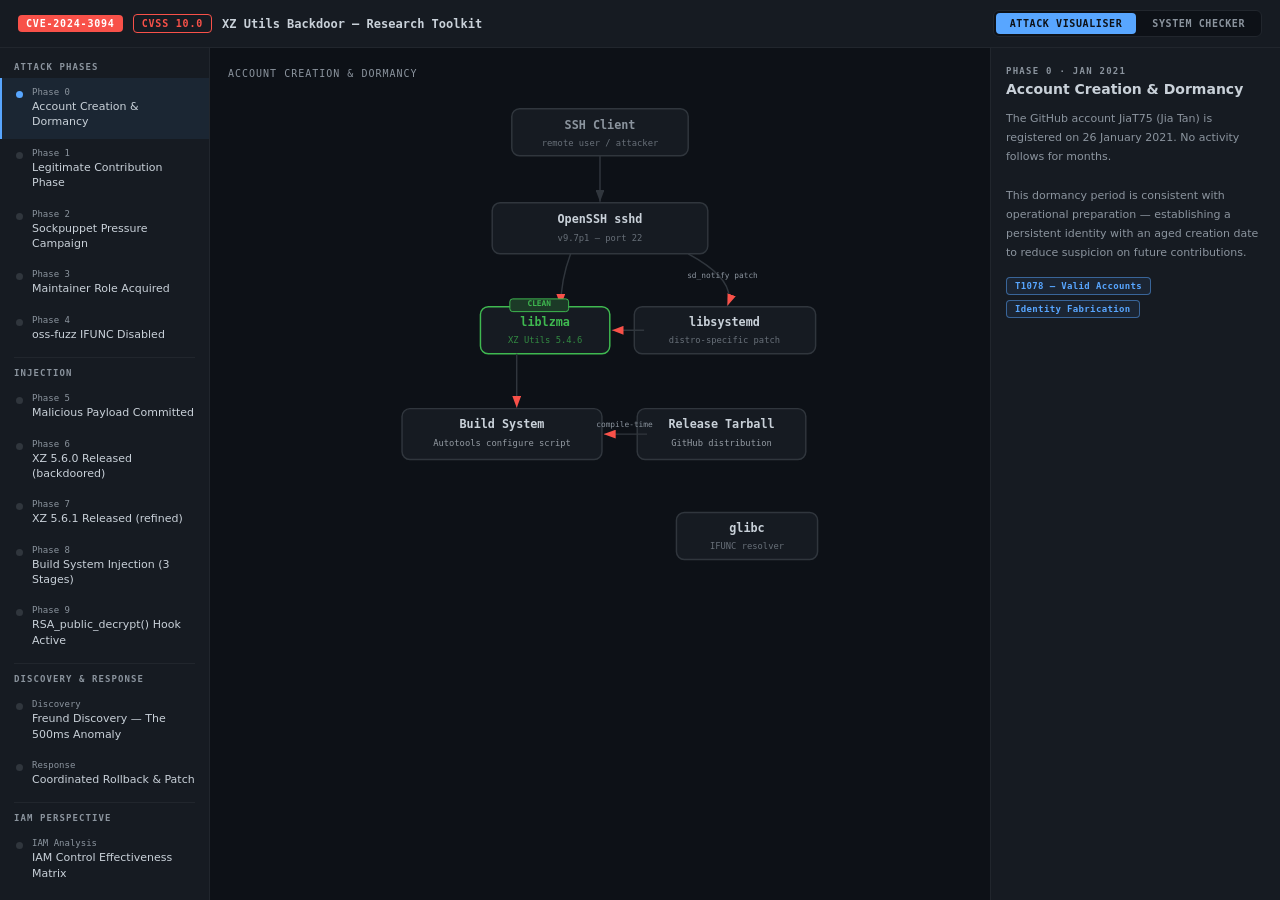
==== index.html @ 2d49c135 "Add files via upload" ====
<!DOCTYPE html>
<!--
  CVE-2024-3094 Research Toolkit
  XZ Utils Backdoor — Attack Surface Visualiser & System Checker

  Copyright (c) 2026 Nikolaos Natsopoulos
  Licensed under the MIT License

  Built as part of independent security research.
  Accompanies the report: "CVE-2024-3094: Supply Chain Compromise via
  Social Engineering and Build System Manipulation in XZ Utils"
-->
<html lang="en">
<head>
  <meta charset="UTF-8">
  <meta name="viewport" content="width=device-width, initial-scale=1.0">
  <title>CVE-2024-3094 — XZ Utils Research Toolkit</title>
  <link rel="stylesheet" href="style.css">
</head>
<body>

  <!-- Header -->
  <div class="hdr">
    <span class="badge badge-red">CVE-2024-3094</span>
    <span class="badge badge-outline">CVSS 10.0</span>
    <span class="hdr-title">XZ Utils Backdoor — Research Toolkit</span>
    <span id="live-badge" style="display:none" class="badge badge-live">LIVE SYSTEM VIEW</span>
    <div class="tab-wrap">
      <button class="tab-btn active" data-tab="visualiser" onclick="setTab('visualiser')">ATTACK VISUALISER</button>
      <button class="tab-btn inactive" data-tab="checker" onclick="setTab('checker')">SYSTEM CHECKER</button>
    </div>
  </div>

  <!-- App body — swapped by JS -->
  <div id="app-body" style="display:flex;flex:1;overflow:hidden">
    <div class="app" id="visualiser-body">
      <div class="left-panel" id="left-panel"></div>
      <div class="canvas"     id="canvas"></div>
      <div class="info-panel" id="info-panel"></div>
    </div>
  </div>

  <script src="app.js"></script>
</body>
</html>
---- style.css ----
/*
  CVE-2024-3094 Research Toolkit — Styles
  Copyright (c) 2026 Nikolaos Natsopoulos
  MIT License
*/

*, *::before, *::after { box-sizing: border-box; margin: 0; padding: 0; }

:root {
  --bg:      #0D1117;
  --surface: #161B22;
  --border:  #21262D;
  --border2: #30363D;
  --text:    #C9D1D9;
  --muted:   #8B949E;
  --blue:    #58A6FF;
  --red:     #F85149;
  --green:   #3FB950;
  --yellow:  #E3B341;
}

body {
  background: var(--bg);
  color: var(--text);
  font-family: Inter, system-ui, sans-serif;
  height: 100vh;
  display: flex;
  flex-direction: column;
  overflow: hidden;
}

/* ── Scrollbar ── */
::-webkit-scrollbar { width: 6px; }
::-webkit-scrollbar-track { background: transparent; }
::-webkit-scrollbar-thumb { background: var(--border2); border-radius: 3px; }

/* ── Header ── */
.hdr {
  background: var(--surface);
  border-bottom: 1px solid var(--border);
  padding: 10px 18px;
  display: flex;
  align-items: center;
  gap: 10px;
  flex-shrink: 0;
  flex-wrap: wrap;
}
.hdr-title {
  font-family: monospace;
  font-size: 12px;
  font-weight: 600;
  color: var(--text);
  flex: 1;
}
.badge {
  font-family: monospace;
  font-size: 10px;
  font-weight: 600;
  padding: 3px 8px;
  border-radius: 4px;
  letter-spacing: .08em;
}
.badge-red    { background: var(--red); color: #fff; }
.badge-outline { background: transparent; border: 1px solid var(--red); color: var(--red); }
.badge-live   { background: rgba(88,166,255,.15); border: 1px solid rgba(88,166,255,.3); color: var(--blue); }

/* ── Tab switcher ── */
.tab-wrap {
  display: flex;
  gap: 2px;
  background: var(--bg);
  border-radius: 6px;
  padding: 2px;
  border: 1px solid var(--border);
}
.tab-btn {
  font-family: monospace;
  font-size: 10px;
  font-weight: 600;
  padding: 5px 14px;
  border-radius: 4px;
  border: none;
  cursor: pointer;
  letter-spacing: .06em;
  transition: all .12s;
}
.tab-btn.active  { background: var(--blue); color: #0D1117; }
.tab-btn.inactive { background: transparent; color: var(--muted); }

/* ── App body ── */
.app {
  display: grid;
  grid-template-columns: 210px 1fr 290px;
  flex: 1;
  overflow: hidden;
}

/* ── Left panel ── */
.left-panel {
  background: var(--surface);
  border-right: 1px solid var(--border);
  overflow-y: auto;
  padding-top: 14px;
}
.group-label {
  font-family: monospace;
  font-size: 9px;
  font-weight: 600;
  letter-spacing: .12em;
  color: var(--muted);
  text-transform: uppercase;
  padding: 0 14px 6px;
}
.group-label.mt { margin-top: 10px; }
.panel-divider { height: 1px; background: var(--border); margin: 6px 14px; }

.phase-item {
  display: flex;
  align-items: flex-start;
  gap: 9px;
  padding: 9px 14px;
  cursor: pointer;
  border-left: 2px solid transparent;
  transition: all .12s;
}
.phase-item:hover { background: rgba(255,255,255,.03); }
.phase-item.active-blue   { border-left-color: var(--blue);   background: rgba(88,166,255,.08); }
.phase-item.active-red    { border-left-color: var(--red);    background: rgba(248,81,73,.08); }
.phase-item.active-yellow { border-left-color: var(--yellow); background: rgba(227,179,65,.08); }
.phase-item.active-green  { border-left-color: var(--green);  background: rgba(63,185,80,.08); }

.phase-dot {
  width: 7px;
  height: 7px;
  border-radius: 50%;
  margin-top: 4px;
  flex-shrink: 0;
  background: var(--border2);
  transition: background .12s;
}
.phase-item.active-blue   .phase-dot { background: var(--blue); }
.phase-item.active-red    .phase-dot { background: var(--red); }
.phase-item.active-yellow .phase-dot { background: var(--yellow); }
.phase-item.active-green  .phase-dot { background: var(--green); }

.phase-date  { font-family: monospace; font-size: 9px; color: var(--muted); margin-bottom: 2px; }
.phase-title { font-size: 11px; font-weight: 500; color: var(--text); line-height: 1.4; }

/* ── Live system box ── */
.live-box {
  margin: 0 14px 12px;
  background: rgba(88,166,255,.08);
  border: 1px solid rgba(88,166,255,.3);
  border-radius: 6px;
  padding: 10px 12px;
}
.live-label {
  font-family: monospace;
  font-size: 9px;
  font-weight: 600;
  letter-spacing: .1em;
  text-transform: uppercase;
  color: var(--blue);
  margin-bottom: 5px;
}
.live-desc { font-size: 10px; color: var(--muted); line-height: 1.5; margin-bottom: 8px; }
.clear-btn {
  font-family: monospace;
  font-size: 9px;
  font-weight: 600;
  color: var(--muted);
  background: transparent;
  border: 1px solid var(--border2);
  border-radius: 4px;
  padding: 3px 8px;
  cursor: pointer;
  width: 100%;
}

/* ── Centre canvas ── */
.canvas {
  overflow-y: auto;
  padding: 20px 18px;
  display: flex;
  flex-direction: column;
  align-items: center;
  gap: 18px;
}
.canvas-title {
  font-family: monospace;
  font-size: 10px;
  color: var(--muted);
  letter-spacing: .1em;
  text-transform: uppercase;
  align-self: flex-start;
}
.chain-wrap { width: 100%; max-width: 490px; }
.chain-wrap svg { width: 100%; height: auto; overflow: visible; }

/* ── Vuln matrix ── */
.matrix-title {
  font-family: monospace;
  font-size: 10px;
  color: var(--muted);
  letter-spacing: .1em;
  text-transform: uppercase;
  margin-bottom: 10px;
}
.matrix-grid { display: grid; grid-template-columns: 1fr 1fr; gap: 8px; width: 100%; }
.matrix-cell {
  border-radius: 6px;
  padding: 10px 12px;
}
.matrix-cell.vuln  { background: rgba(248,81,73,.05);  border: 1px solid rgba(248,81,73,.4); }
.matrix-cell.safe  { background: rgba(63,185,80,.05);  border: 1px solid rgba(63,185,80,.4); }
.matrix-name  { font-family: monospace; font-size: 11px; font-weight: 600; margin-bottom: 3px; }
.matrix-name.vuln { color: var(--red); }
.matrix-name.safe { color: var(--green); }
.matrix-reason { font-size: 10px; color: var(--muted); margin-bottom: 4px; }
.matrix-status { font-family: monospace; font-size: 10px; font-weight: 700; }
.matrix-status.vuln { color: var(--red); }
.matrix-status.safe { color: var(--green); }

/* ── Right info panel ── */
.info-panel {
  background: var(--surface);
  border-left: 1px solid var(--border);
  overflow-y: auto;
  padding: 18px 15px;
  display: flex;
  flex-direction: column;
  gap: 14px;
}
.eyebrow {
  font-family: monospace;
  font-size: 9px;
  font-weight: 600;
  letter-spacing: .14em;
  text-transform: uppercase;
  color: var(--muted);
  margin-bottom: 4px;
}
.eyebrow.blue { color: var(--blue); }
.info-title  { font-size: 14px; font-weight: 600; color: var(--text); line-height: 1.4; margin-bottom: 9px; }
.info-body   { font-size: 11px; line-height: 1.75; color: var(--muted); }
.info-divider { height: 1px; background: var(--border); }
.iam-note-label {
  font-family: monospace;
  font-size: 9px;
  font-weight: 600;
  letter-spacing: .14em;
  text-transform: uppercase;
  color: var(--muted);
  margin-bottom: 5px;
}

/* ── Code block ── */
.code-block {
  background: var(--bg);
  border: 1px solid var(--border);
  border-radius: 6px;
  padding: 12px;
  font-family: monospace;
  font-size: 10px;
  line-height: 1.8;
  overflow-x: auto;
  white-space: pre;
}
.code-block .c-c { color: var(--muted); }
.code-block .c-r { color: var(--red); }
.code-block .c-g { color: var(--green); }
.code-block .c-y { color: var(--yellow); }
.code-block .c-n { color: transparent; }

/* ── Tags ── */
.tag-row { display: flex; flex-wrap: wrap; gap: 5px; }
.tag {
  font-family: monospace;
  font-size: 9px;
  font-weight: 600;
  padding: 3px 8px;
  border-radius: 4px;
  letter-spacing: .04em;
}
.tag-red    { border: 1px solid rgba(248,81,73,.5);  color: var(--red);    background: rgba(248,81,73,.08); }
.tag-green  { border: 1px solid rgba(63,185,80,.5);  color: var(--green);  background: rgba(63,185,80,.08); }
.tag-yellow { border: 1px solid rgba(227,179,65,.5); color: var(--yellow); background: rgba(227,179,65,.08); }
.tag-blue   { border: 1px solid rgba(88,166,255,.5); color: var(--blue);   background: rgba(88,166,255,.08); }

/* ── IAM table ── */
.iam-table { width: 100%; border-collapse: collapse; font-size: 11px; }
.iam-table th {
  text-align: left;
  font-family: monospace;
  font-size: 9px;
  font-weight: 600;
  letter-spacing: .1em;
  text-transform: uppercase;
  color: var(--muted);
  padding-bottom: 8px;
  border-bottom: 1px solid var(--border);
}
.iam-table td {
  padding: 7px 8px 7px 0;
  border-bottom: 1px solid var(--border);
  vertical-align: top;
  color: var(--text);
  font-weight: 500;
  line-height: 1.4;
}
.iam-table td.note { color: var(--muted); font-size: 10px; font-weight: 400; }
.iam-table td.eff  { padding: 7px 0; font-family: monospace; font-size: 9px; font-weight: 700; }
.eff-none    { color: var(--red); }
.eff-partial { color: var(--yellow); }
.eff-high    { color: var(--green); }

/* ── Profile rows ── */
.profile-row {
  display: flex;
  justify-content: space-between;
  align-items: center;
  padding: 7px 0;
  border-bottom: 1px solid var(--border);
}
.profile-label { font-size: 11px; color: var(--muted); }
.profile-val   { font-family: monospace; font-size: 11px; font-weight: 700; }
.profile-val.bad  { color: var(--red); }
.profile-val.good { color: var(--green); }

/* ── System checker ── */
.checker-grid {
  display: grid;
  grid-template-columns: 1fr 1fr;
  flex: 1;
  overflow: hidden;
}
.checker-left {
  overflow-y: auto;
  padding: 22px 20px;
  display: flex;
  flex-direction: column;
  gap: 16px;
  border-right: 1px solid var(--border);
}
.checker-right {
  overflow-y: auto;
  padding: 22px 20px;
  display: flex;
  flex-direction: column;
  gap: 14px;
}
.checker-title { font-size: 14px; font-weight: 600; color: var(--text); margin-bottom: 4px; }
.checker-desc  { font-size: 11px; color: var(--muted); line-height: 1.7; }

.cmd-box {
  background: var(--bg);
  border: 1px solid var(--border);
  border-radius: 6px;
  padding: 12px 14px;
  display: flex;
  flex-direction: column;
  gap: 7px;
}
.cmd-box-label {
  font-family: monospace;
  font-size: 9px;
  font-weight: 600;
  letter-spacing: .12em;
  text-transform: uppercase;
  color: var(--muted);
  margin-bottom: 2px;
}
.cmd-row { display: flex; align-items: center; gap: 10px; }
.cmd-name { font-family: monospace; font-size: 10px; color: var(--muted); width: 130px; flex-shrink: 0; }
.cmd-val  {
  font-family: monospace;
  font-size: 10px;
  color: var(--blue);
  background: rgba(88,166,255,.08);
  padding: 2px 8px;
  border-radius: 4px;
  border: 1px solid rgba(88,166,255,.2);
}

.field-wrap { display: flex; flex-direction: column; gap: 5px; }
.field-top  { display: flex; align-items: center; justify-content: space-between; }
.field-name { font-family: monospace; font-size: 10px; font-weight: 600; color: var(--muted); letter-spacing: .1em; text-transform: uppercase; }
.field-cmd  { font-family: monospace; font-size: 10px; color: var(--blue); background: rgba(88,166,255,.08); padding: 2px 8px; border-radius: 4px; border: 1px solid rgba(88,166,255,.2); }

textarea {
  background: var(--bg);
  border: 1px solid var(--border);
  border-radius: 6px;
  padding: 10px 12px;
  font-family: monospace;
  font-size: 10px;
  line-height: 1.7;
  color: var(--text);
  resize: vertical;
  outline: none;
  width: 100%;
  transition: border-color .15s;
}
textarea:focus { border-color: var(--blue); }
textarea::placeholder { color: var(--border2); }

.btn-row { display: flex; gap: 8px; }
.btn-primary {
  flex: 1;
  background: var(--blue);
  border: none;
  border-radius: 6px;
  padding: 10px;
  font-family: monospace;
  font-size: 11px;
  font-weight: 700;
  color: #0D1117;
  cursor: pointer;
  letter-spacing: .04em;
  transition: opacity .15s;
}
.btn-primary:hover { opacity: .85; }
.btn-secondary {
  background: transparent;
  border: 1px solid var(--border2);
  border-radius: 6px;
  padding: 10px 16px;
  font-family: monospace;
  font-size: 11px;
  color: var(--muted);
  cursor: pointer;
  transition: all .15s;
}
.btn-secondary:hover { border-color: var(--text); color: var(--text); }

/* ── Results ── */
.empty-state {
  display: flex;
  flex-direction: column;
  align-items: center;
  justify-content: center;
  flex: 1;
  gap: 10px;
  opacity: .35;
  padding-top: 80px;
}
.empty-icon { font-family: monospace; font-size: 36px; }
.empty-text { font-family: monospace; font-size: 11px; color: var(--muted); text-align: center; line-height: 1.8; }

.verdict-box {
  border-radius: 8px;
  padding: 14px 16px;
}
.verdict-box.vuln    { background: rgba(248,81,73,.08);  border: 1px solid rgba(248,81,73,.4); }
.verdict-box.safe    { background: rgba(63,185,80,.08);  border: 1px solid rgba(63,185,80,.4); }
.verdict-title       { font-size: 20px; font-weight: 700; margin-bottom: 6px; }
.verdict-title.vuln  { color: var(--red); }
.verdict-title.safe  { color: var(--green); }
.verdict-body        { font-size: 11px; color: var(--muted); line-height: 1.6; }

.visualise-btn {
  background: transparent;
  border: 1px solid var(--blue);
  border-radius: 6px;
  padding: 10px;
  font-family: monospace;
  font-size: 11px;
  font-weight: 600;
  color: var(--blue);
  cursor: pointer;
  letter-spacing: .04em;
  display: flex;
  align-items: center;
  justify-content: center;
  gap: 8px;
  transition: all .15s;
}
.visualise-btn:hover { background: rgba(88,166,255,.08); }

.breakdown-label {
  font-family: monospace;
  font-size: 9px;
  font-weight: 600;
  letter-spacing: .12em;
  text-transform: uppercase;
  color: var(--muted);
}
.check-card {
  background: var(--surface);
  border: 1px solid var(--border);
  border-radius: 6px;
  padding: 11px 13px;
  display: flex;
  flex-direction: column;
  gap: 5px;
}
.check-top   { display: flex; align-items: center; justify-content: space-between; gap: 8px; }
.check-name  { font-size: 11px; font-weight: 600; color: var(--text); }
.check-badge { font-family: monospace; font-size: 9px; font-weight: 700; flex-shrink: 0; padding: 2px 8px; border-radius: 4px; }
.check-badge.fail    { color: var(--red);    background: rgba(248,81,73,.12);  border: 1px solid rgba(248,81,73,.4); }
.check-badge.pass    { color: var(--green);  background: rgba(63,185,80,.12);  border: 1px solid rgba(63,185,80,.4); }
.check-badge.unknown { color: var(--yellow); background: rgba(227,179,65,.12); border: 1px solid rgba(227,179,65,.4); }
.check-detail { font-size: 10px; color: var(--muted); line-height: 1.6; }

.remediation-box {
  background: rgba(227,179,65,.06);
  border: 1px solid rgba(227,179,65,.3);
  border-radius: 6px;
  padding: 12px 14px;
}
.remediation-label {
  font-family: monospace;
  font-size: 9px;
  font-weight: 600;
  letter-spacing: .12em;
  text-transform: uppercase;
  color: var(--yellow);
  margin-bottom: 8px;
}
.remediation-code { font-family: monospace; font-size: 10px; line-height: 1.9; }
.rem-comment { color: var(--muted); }
.rem-cmd     { color: var(--green); }

@media (max-width: 800px) {
  .app             { grid-template-columns: 1fr; height: auto; }
  .left-panel      { display: none; }
  .checker-grid    { grid-template-columns: 1fr; }
}
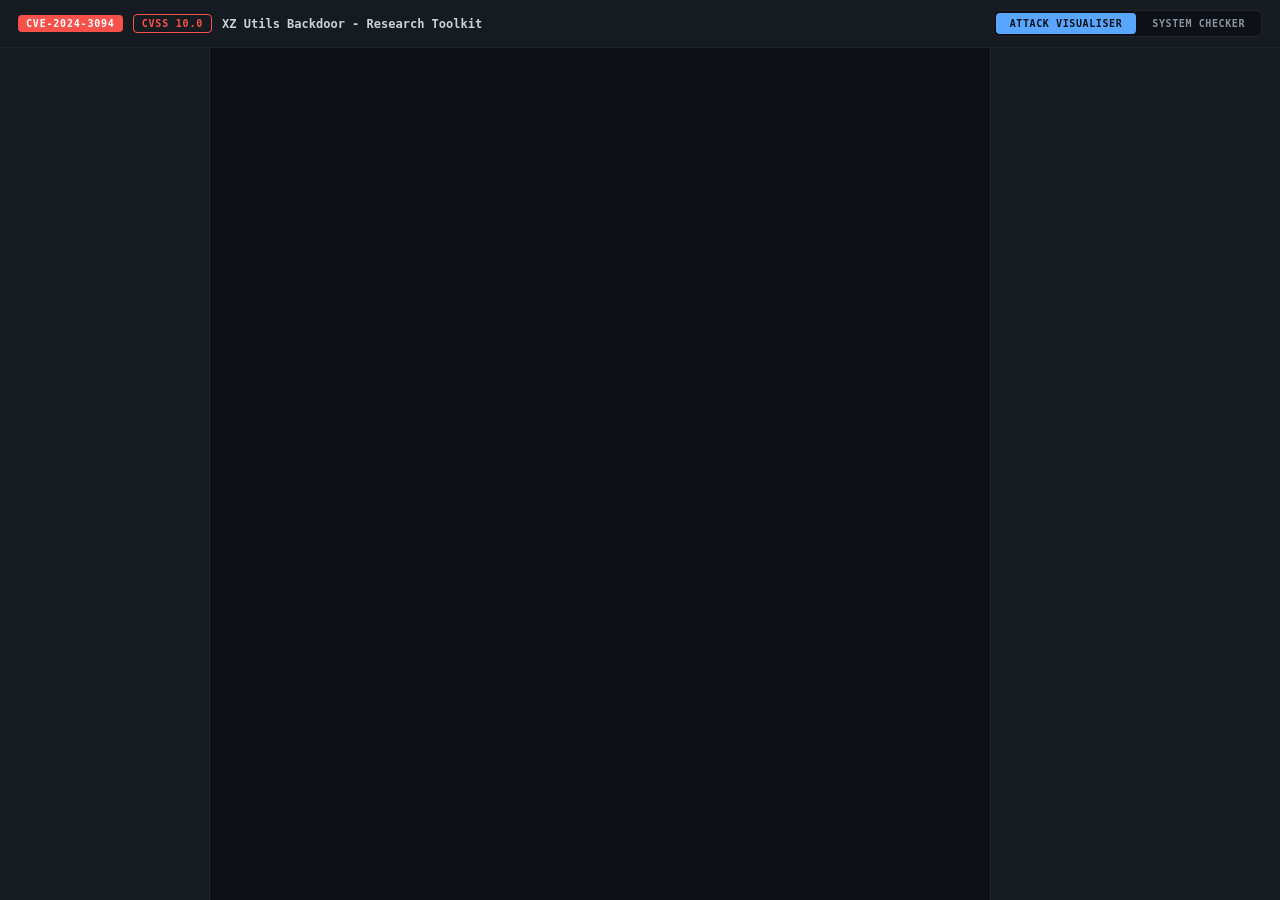
==== commit 7f91a15d: "Add files via upload" ====
--- a/index.html
+++ b/index.html
@@ -1,29 +1,24 @@
 <!DOCTYPE html>
 <!--
-  CVE-2024-3094 Research Toolkit
-  XZ Utils Backdoor — Attack Surface Visualiser & System Checker
+CVE-2024-3094 Research Toolkit
+Copyright (c) 2026 Nikolaos Natsopoulos
+MIT License
+-->
 
-  Copyright (c) 2026 Nikolaos Natsopoulos
-  Licensed under the MIT License
-
-  Built as part of independent security research.
-  Accompanies the report: "CVE-2024-3094: Supply Chain Compromise via
-  Social Engineering and Build System Manipulation in XZ Utils"
--->
 <html lang="en">
 <head>
   <meta charset="UTF-8">
   <meta name="viewport" content="width=device-width, initial-scale=1.0">
-  <title>CVE-2024-3094 — XZ Utils Research Toolkit</title>
+  <title>CVE-2024-3094 - XZ Utils Research Toolkit</title>
   <link rel="stylesheet" href="style.css">
 </head>
 <body>
 
-  <!-- Header -->
+  
   <div class="hdr">
     <span class="badge badge-red">CVE-2024-3094</span>
     <span class="badge badge-outline">CVSS 10.0</span>
-    <span class="hdr-title">XZ Utils Backdoor — Research Toolkit</span>
+    <span class="hdr-title">XZ Utils Backdoor - Research Toolkit</span>
     <span id="live-badge" style="display:none" class="badge badge-live">LIVE SYSTEM VIEW</span>
     <div class="tab-wrap">
       <button class="tab-btn active" data-tab="visualiser" onclick="setTab('visualiser')">ATTACK VISUALISER</button>
@@ -31,7 +26,7 @@
     </div>
   </div>
 
-  <!-- App body — swapped by JS -->
+  
   <div id="app-body" style="display:flex;flex:1;overflow:hidden">
     <div class="app" id="visualiser-body">
       <div class="left-panel" id="left-panel"></div>
--- a/style.css
+++ b/style.css
@@ -1,8 +1,6 @@
-/*
-  CVE-2024-3094 Research Toolkit — Styles
-  Copyright (c) 2026 Nikolaos Natsopoulos
-  MIT License
-*/
+/* CVE-2024-3094 Research Toolkit
+   Copyright (c) 2026 Nikolaos Natsopoulos
+   MIT License */
 
 *, *::before, *::after { box-sizing: border-box; margin: 0; padding: 0; }
 
@@ -29,12 +27,10 @@
   overflow: hidden;
 }
 
-/* ── Scrollbar ── */
 ::-webkit-scrollbar { width: 6px; }
 ::-webkit-scrollbar-track { background: transparent; }
 ::-webkit-scrollbar-thumb { background: var(--border2); border-radius: 3px; }
 
-/* ── Header ── */
 .hdr {
   background: var(--surface);
   border-bottom: 1px solid var(--border);
@@ -64,7 +60,6 @@
 .badge-outline { background: transparent; border: 1px solid var(--red); color: var(--red); }
 .badge-live   { background: rgba(88,166,255,.15); border: 1px solid rgba(88,166,255,.3); color: var(--blue); }
 
-/* ── Tab switcher ── */
 .tab-wrap {
   display: flex;
   gap: 2px;
@@ -87,7 +82,6 @@
 .tab-btn.active  { background: var(--blue); color: #0D1117; }
 .tab-btn.inactive { background: transparent; color: var(--muted); }
 
-/* ── App body ── */
 .app {
   display: grid;
   grid-template-columns: 210px 1fr 290px;
@@ -95,7 +89,6 @@
   overflow: hidden;
 }
 
-/* ── Left panel ── */
 .left-panel {
   background: var(--surface);
   border-right: 1px solid var(--border);
@@ -146,7 +139,6 @@
 .phase-date  { font-family: monospace; font-size: 9px; color: var(--muted); margin-bottom: 2px; }
 .phase-title { font-size: 11px; font-weight: 500; color: var(--text); line-height: 1.4; }
 
-/* ── Live system box ── */
 .live-box {
   margin: 0 14px 12px;
   background: rgba(88,166,255,.08);
@@ -177,7 +169,6 @@
   width: 100%;
 }
 
-/* ── Centre canvas ── */
 .canvas {
   overflow-y: auto;
   padding: 20px 18px;
@@ -197,7 +188,6 @@
 .chain-wrap { width: 100%; max-width: 490px; }
 .chain-wrap svg { width: 100%; height: auto; overflow: visible; }
 
-/* ── Vuln matrix ── */
 .matrix-title {
   font-family: monospace;
   font-size: 10px;
@@ -221,7 +211,6 @@
 .matrix-status.vuln { color: var(--red); }
 .matrix-status.safe { color: var(--green); }
 
-/* ── Right info panel ── */
 .info-panel {
   background: var(--surface);
   border-left: 1px solid var(--border);
@@ -254,7 +243,6 @@
   margin-bottom: 5px;
 }
 
-/* ── Code block ── */
 .code-block {
   background: var(--bg);
   border: 1px solid var(--border);
@@ -272,7 +260,6 @@
 .code-block .c-y { color: var(--yellow); }
 .code-block .c-n { color: transparent; }
 
-/* ── Tags ── */
 .tag-row { display: flex; flex-wrap: wrap; gap: 5px; }
 .tag {
   font-family: monospace;
@@ -287,7 +274,6 @@
 .tag-yellow { border: 1px solid rgba(227,179,65,.5); color: var(--yellow); background: rgba(227,179,65,.08); }
 .tag-blue   { border: 1px solid rgba(88,166,255,.5); color: var(--blue);   background: rgba(88,166,255,.08); }
 
-/* ── IAM table ── */
 .iam-table { width: 100%; border-collapse: collapse; font-size: 11px; }
 .iam-table th {
   text-align: left;
@@ -314,7 +300,6 @@
 .eff-partial { color: var(--yellow); }
 .eff-high    { color: var(--green); }
 
-/* ── Profile rows ── */
 .profile-row {
   display: flex;
   justify-content: space-between;
@@ -327,7 +312,6 @@
 .profile-val.bad  { color: var(--red); }
 .profile-val.good { color: var(--green); }
 
-/* ── System checker ── */
 .checker-grid {
   display: grid;
   grid-template-columns: 1fr 1fr;
@@ -433,7 +417,6 @@
 }
 .btn-secondary:hover { border-color: var(--text); color: var(--text); }
 
-/* ── Results ── */
 .empty-state {
   display: flex;
   flex-direction: column;
